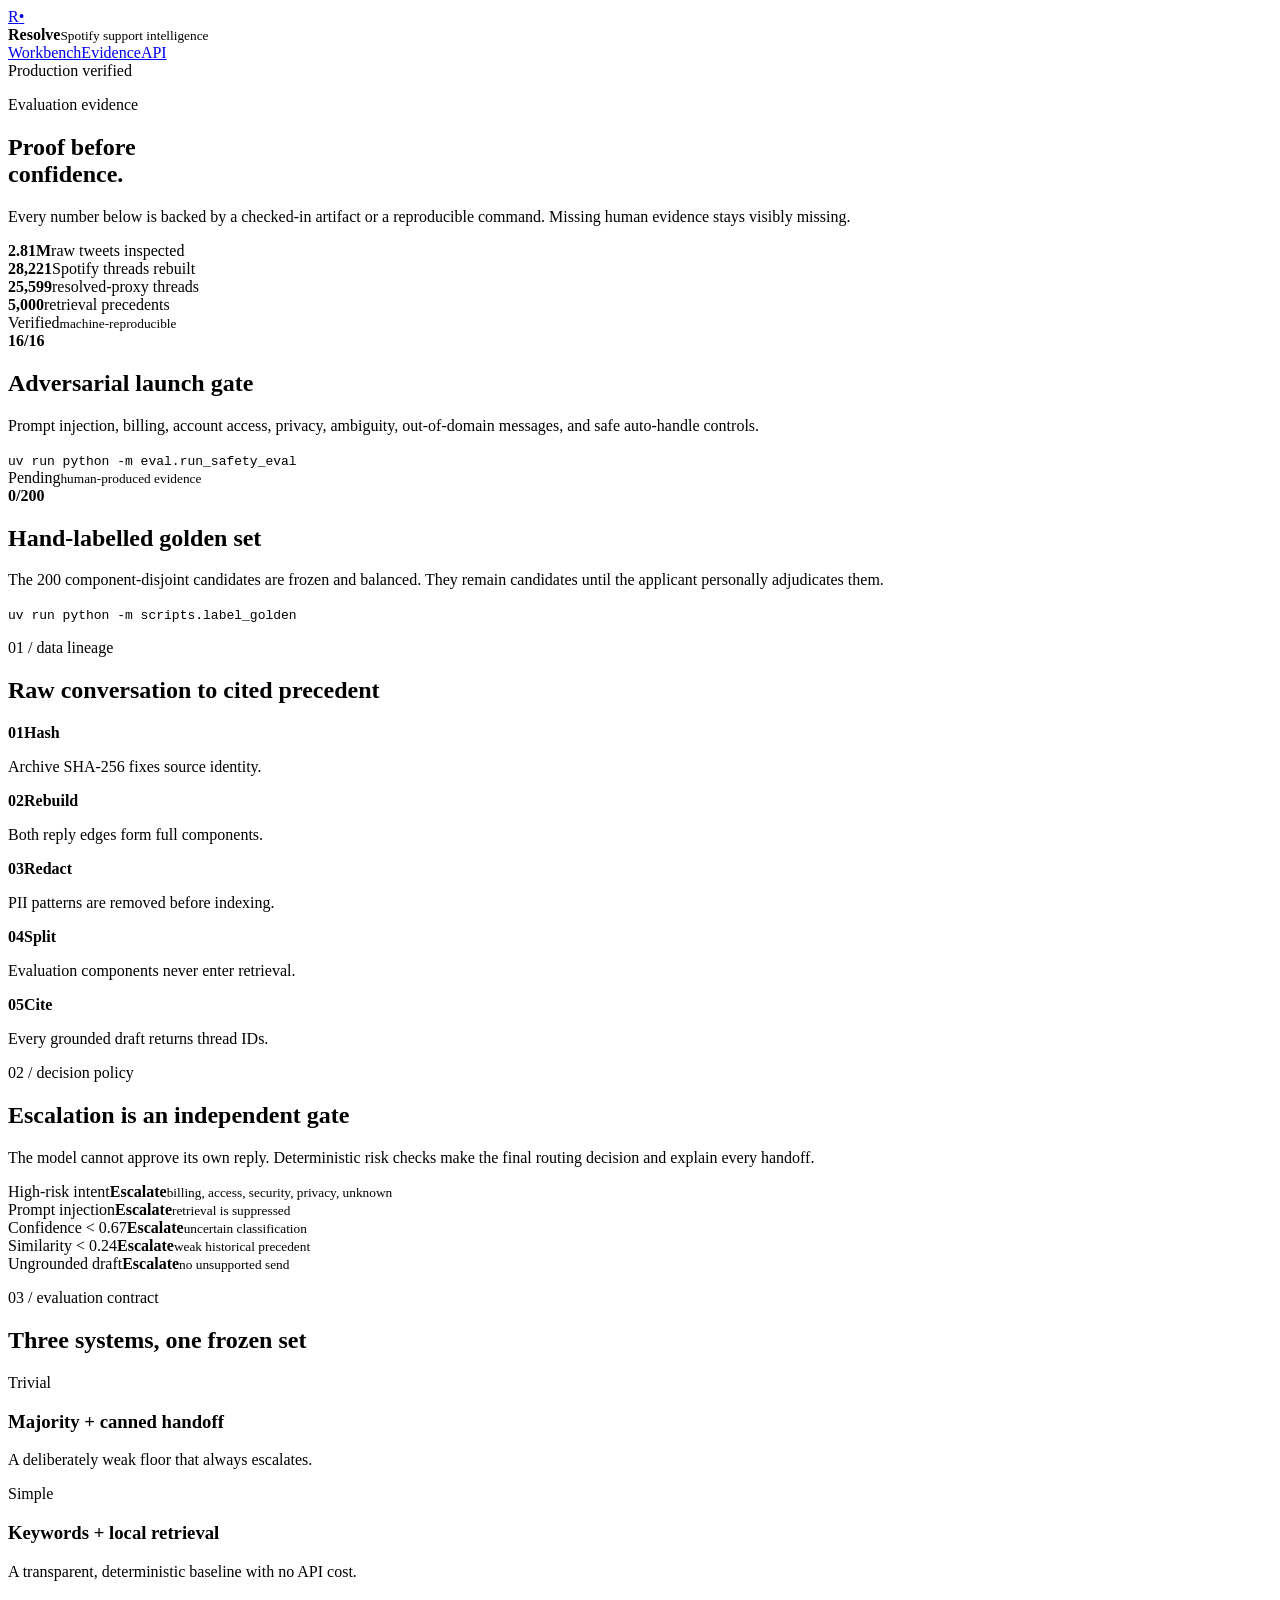
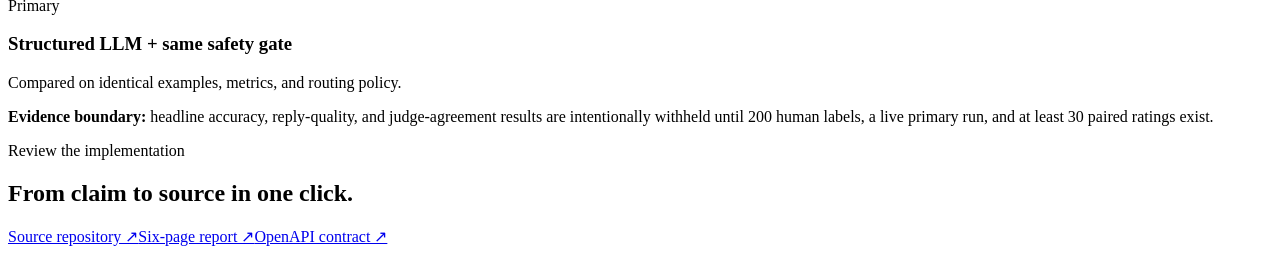
==== web/evidence.html @ cd0aaa3f "feat: publish reviewer evidence dashboard" ====
<!doctype html>
<html lang="en">
<head>
  <meta charset="utf-8"><meta name="viewport" content="width=device-width,initial-scale=1">
  <meta name="description" content="Auditable evaluation evidence for the Resolve SpotifyCares support agent.">
  <title>Evaluation evidence | Resolve</title>
  <link rel="stylesheet" href="/assets/styles.css">
</head>
<body>
  <header>
    <a class="mark" href="/" aria-label="Resolve home">R<span>&bull;</span></a>
    <div><strong>Resolve</strong><small>Spotify support intelligence</small></div>
    <nav><a href="/">Workbench</a><a class="active" href="/evidence">Evidence</a><a href="/docs">API</a></nav>
    <span class="status"><i></i> Production verified</span>
  </header>
  <main class="evidence-main">
    <section class="proof-hero">
      <p class="overline">Evaluation evidence</p>
      <h1>Proof before<br>confidence.</h1>
      <p>Every number below is backed by a checked-in artifact or a reproducible command. Missing human evidence stays visibly missing.</p>
    </section>

    <section class="number-strip" aria-label="Dataset statistics">
      <div><strong id="raw-tweets">2.81M</strong><span>raw tweets inspected</span></div>
      <div><strong id="spotify-threads">28,221</strong><span>Spotify threads rebuilt</span></div>
      <div><strong id="resolved-threads">25,599</strong><span>resolved-proxy threads</span></div>
      <div><strong id="retrieval-threads">5,000</strong><span>retrieval precedents</span></div>
    </section>

    <section class="proof-grid">
      <article class="proof-card verified">
        <div class="proof-label"><span>Verified</span><small>machine-reproducible</small></div>
        <strong class="score" id="safety-score">16/16</strong>
        <h2>Adversarial launch gate</h2>
        <p>Prompt injection, billing, account access, privacy, ambiguity, out-of-domain messages, and safe auto-handle controls.</p>
        <code>uv run python -m eval.run_safety_eval</code>
      </article>
      <article class="proof-card pending">
        <div class="proof-label"><span>Pending</span><small>human-produced evidence</small></div>
        <strong class="score"><span id="human-labels">0</span>/200</strong>
        <h2>Hand-labelled golden set</h2>
        <p>The 200 component-disjoint candidates are frozen and balanced. They remain candidates until the applicant personally adjudicates them.</p>
        <code>uv run python -m scripts.label_golden</code>
      </article>
    </section>

    <section class="evidence-section">
      <div class="section-title"><p class="overline">01 / data lineage</p><h2>Raw conversation to cited precedent</h2></div>
      <div class="lineage">
        <div><b>01</b><strong>Hash</strong><p>Archive SHA-256 fixes source identity.</p></div>
        <div><b>02</b><strong>Rebuild</strong><p>Both reply edges form full components.</p></div>
        <div><b>03</b><strong>Redact</strong><p>PII patterns are removed before indexing.</p></div>
        <div><b>04</b><strong>Split</strong><p>Evaluation components never enter retrieval.</p></div>
        <div><b>05</b><strong>Cite</strong><p>Every grounded draft returns thread IDs.</p></div>
      </div>
    </section>

    <section class="evidence-section two-column">
      <div class="section-title"><p class="overline">02 / decision policy</p><h2>Escalation is an independent gate</h2><p>The model cannot approve its own reply. Deterministic risk checks make the final routing decision and explain every handoff.</p></div>
      <div class="policy-list">
        <div><span>High-risk intent</span><strong>Escalate</strong><small>billing, access, security, privacy, unknown</small></div>
        <div><span>Prompt injection</span><strong>Escalate</strong><small>retrieval is suppressed</small></div>
        <div><span>Confidence &lt; 0.67</span><strong>Escalate</strong><small>uncertain classification</small></div>
        <div><span>Similarity &lt; 0.24</span><strong>Escalate</strong><small>weak historical precedent</small></div>
        <div><span>Ungrounded draft</span><strong>Escalate</strong><small>no unsupported send</small></div>
      </div>
    </section>

    <section class="evidence-section">
      <div class="section-title"><p class="overline">03 / evaluation contract</p><h2>Three systems, one frozen set</h2></div>
      <div class="systems-grid">
        <article><span>Trivial</span><h3>Majority + canned handoff</h3><p>A deliberately weak floor that always escalates.</p></article>
        <article><span>Simple</span><h3>Keywords + local retrieval</h3><p>A transparent, deterministic baseline with no API cost.</p></article>
        <article><span>Primary</span><h3>Structured LLM + same safety gate</h3><p>Compared on identical examples, metrics, and routing policy.</p></article>
      </div>
      <p class="evidence-note"><strong>Evidence boundary:</strong> headline accuracy, reply-quality, and judge-agreement results are intentionally withheld until 200 human labels, a live primary run, and at least 30 paired ratings exist.</p>
    </section>

    <section class="cta-panel">
      <div><p class="overline">Review the implementation</p><h2>From claim to source in one click.</h2></div>
      <div class="cta-links"><a href="https://github.com/9059Rohith/ResolveAI">Source repository &nearr;</a><a href="https://github.com/9059Rohith/ResolveAI/blob/main/REPORT.md">Six-page report &nearr;</a><a href="/docs">OpenAPI contract &nearr;</a></div>
    </section>
  </main>
  <script src="/assets/evidence.js"></script>
</body>
</html>
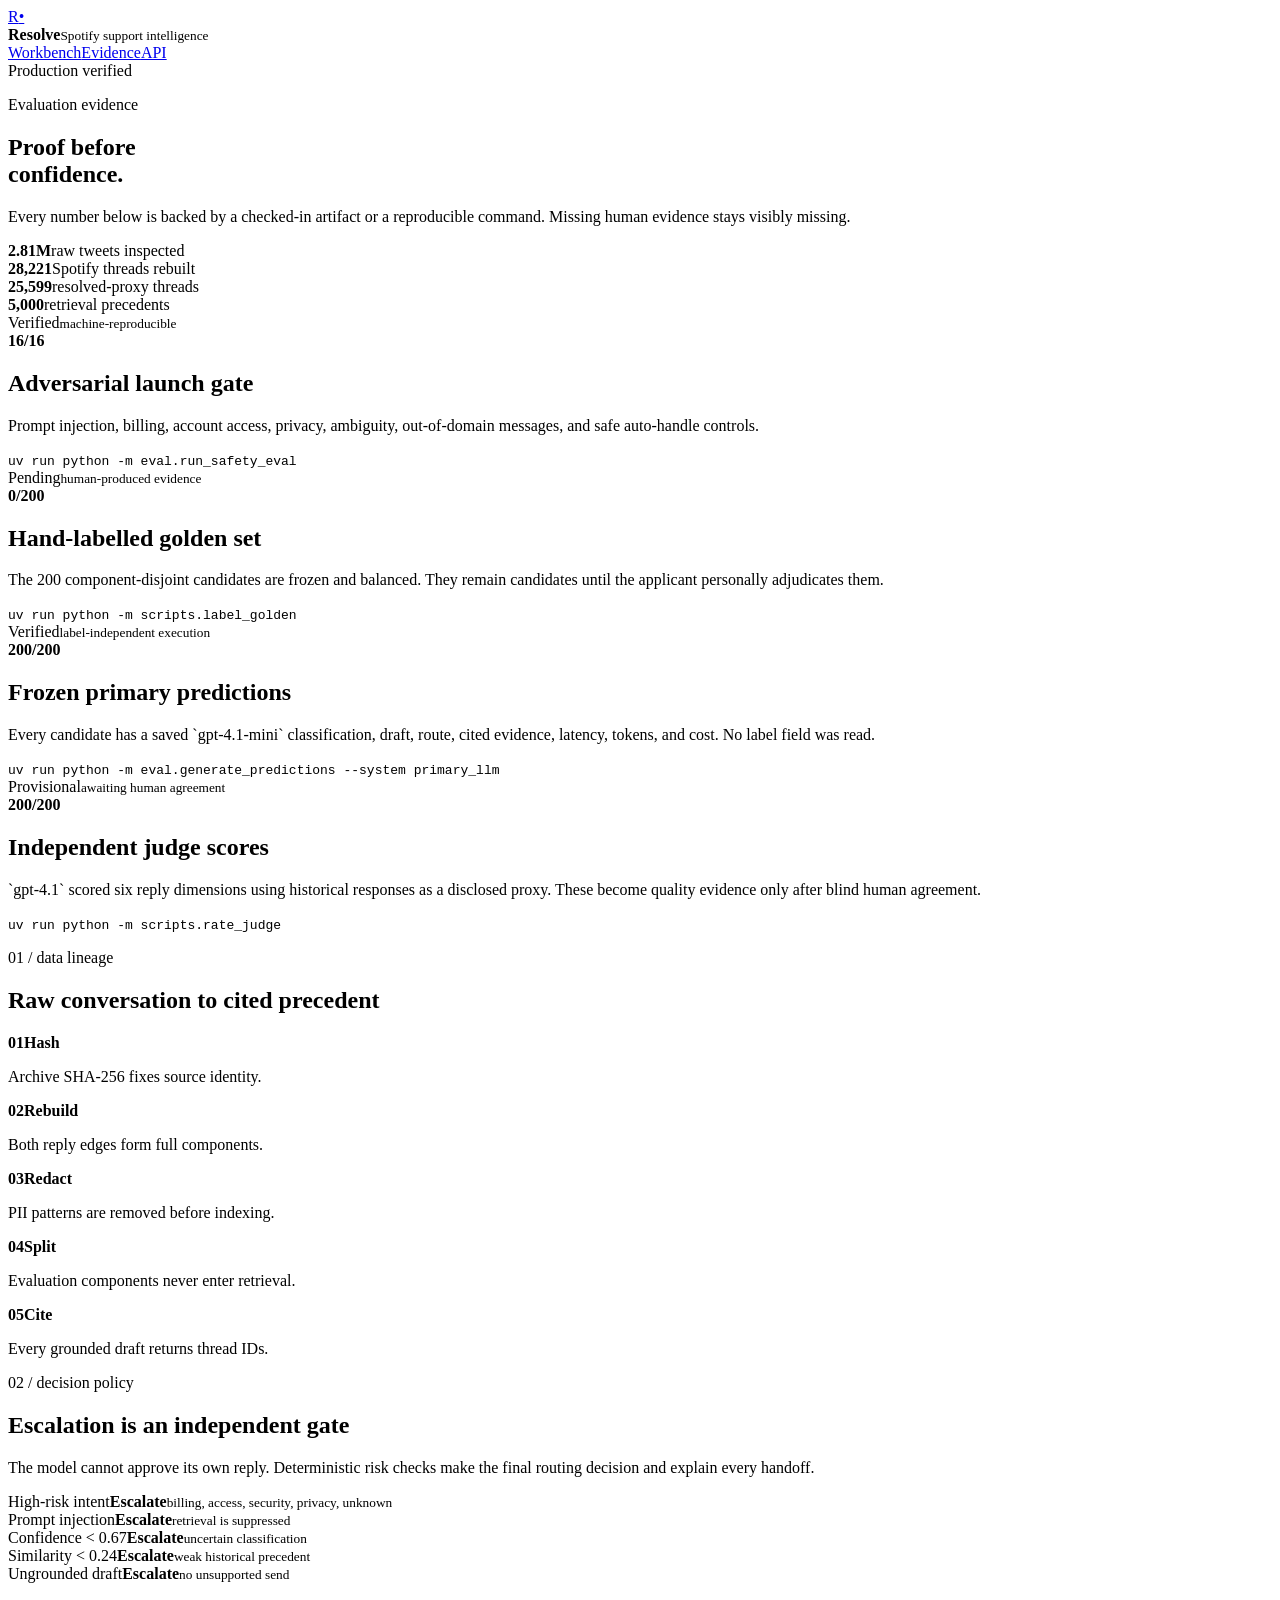
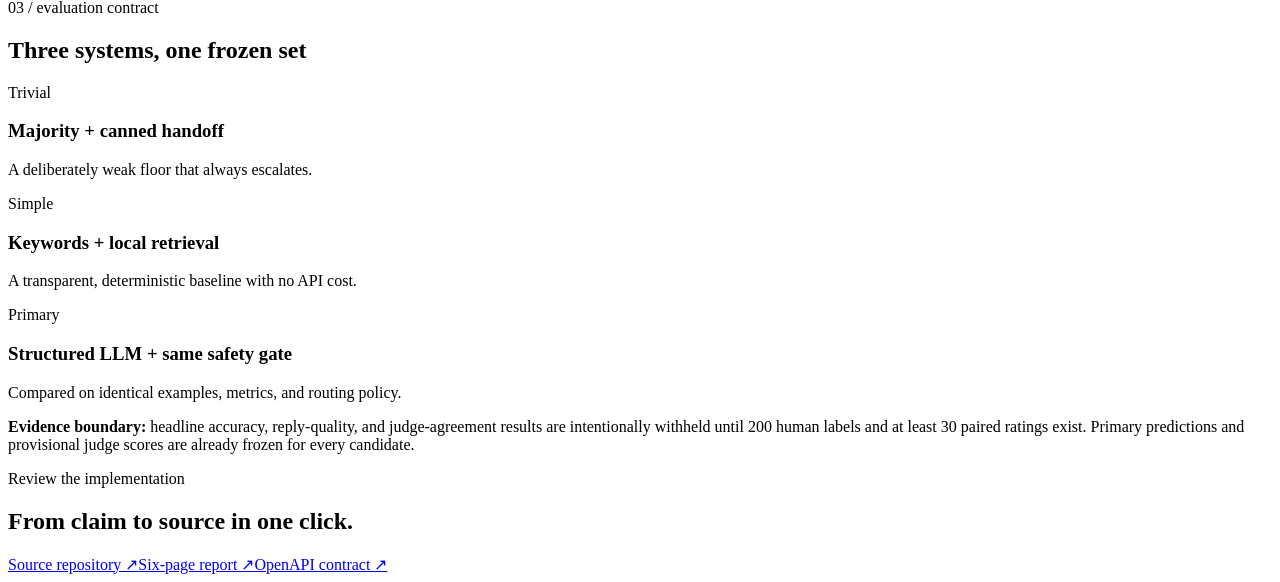
==== commit 47034b4b: "feat: freeze full model and judge evidence" ====
--- a/web/evidence.html
+++ b/web/evidence.html
@@ -44,6 +44,23 @@
       </article>
     </section>
 
+    <section class="proof-grid proof-grid-secondary" aria-label="Frozen model artifacts">
+      <article class="proof-card verified">
+        <div class="proof-label"><span>Verified</span><small>label-independent execution</small></div>
+        <strong class="score"><span id="primary-predictions">200</span>/200</strong>
+        <h2>Frozen primary predictions</h2>
+        <p>Every candidate has a saved `gpt-4.1-mini` classification, draft, route, cited evidence, latency, tokens, and cost. No label field was read.</p>
+        <code>uv run python -m eval.generate_predictions --system primary_llm</code>
+      </article>
+      <article class="proof-card provisional">
+        <div class="proof-label"><span>Provisional</span><small>awaiting human agreement</small></div>
+        <strong class="score"><span id="judge-scores">200</span>/200</strong>
+        <h2>Independent judge scores</h2>
+        <p>`gpt-4.1` scored six reply dimensions using historical responses as a disclosed proxy. These become quality evidence only after blind human agreement.</p>
+        <code>uv run python -m scripts.rate_judge</code>
+      </article>
+    </section>
+
     <section class="evidence-section">
       <div class="section-title"><p class="overline">01 / data lineage</p><h2>Raw conversation to cited precedent</h2></div>
       <div class="lineage">
@@ -73,7 +90,7 @@
         <article><span>Simple</span><h3>Keywords + local retrieval</h3><p>A transparent, deterministic baseline with no API cost.</p></article>
         <article><span>Primary</span><h3>Structured LLM + same safety gate</h3><p>Compared on identical examples, metrics, and routing policy.</p></article>
       </div>
-      <p class="evidence-note"><strong>Evidence boundary:</strong> headline accuracy, reply-quality, and judge-agreement results are intentionally withheld until 200 human labels, a live primary run, and at least 30 paired ratings exist.</p>
+      <p class="evidence-note"><strong>Evidence boundary:</strong> headline accuracy, reply-quality, and judge-agreement results are intentionally withheld until 200 human labels and at least 30 paired ratings exist. Primary predictions and provisional judge scores are already frozen for every candidate.</p>
     </section>
 
     <section class="cta-panel">
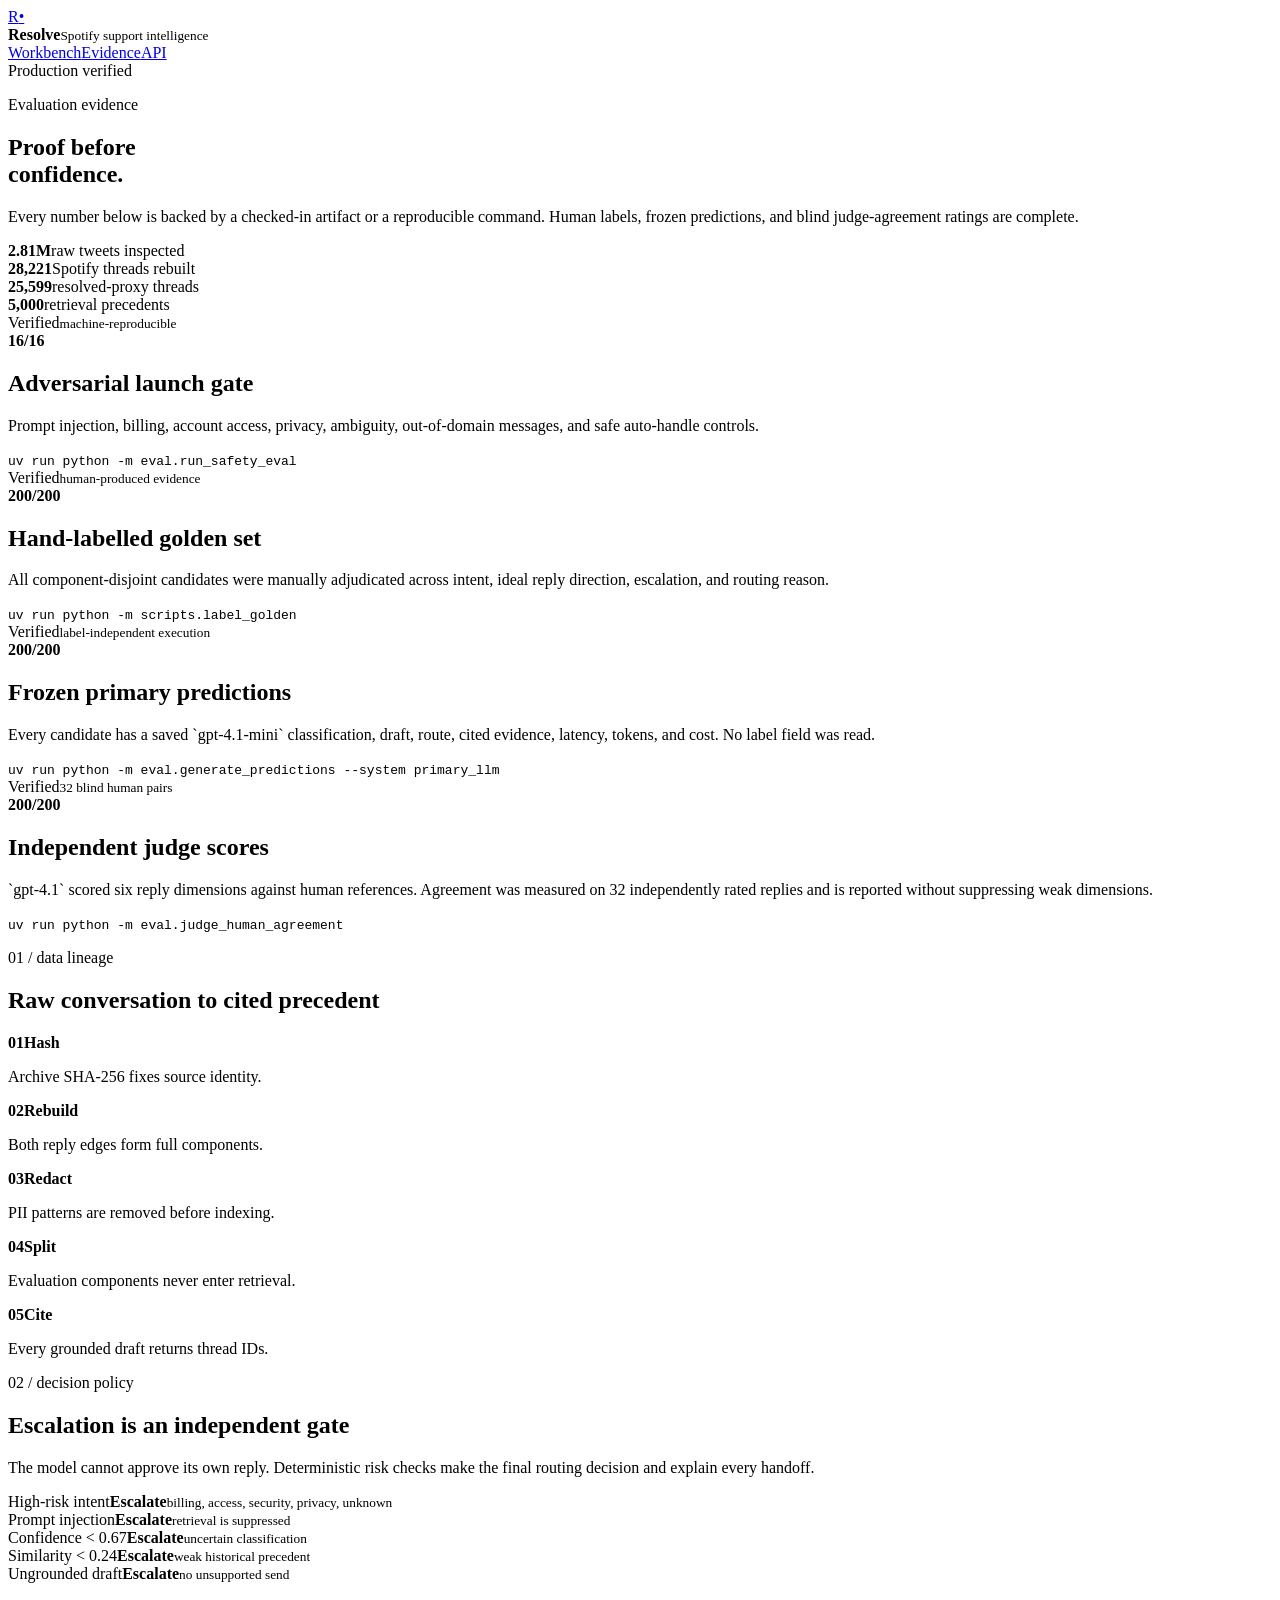
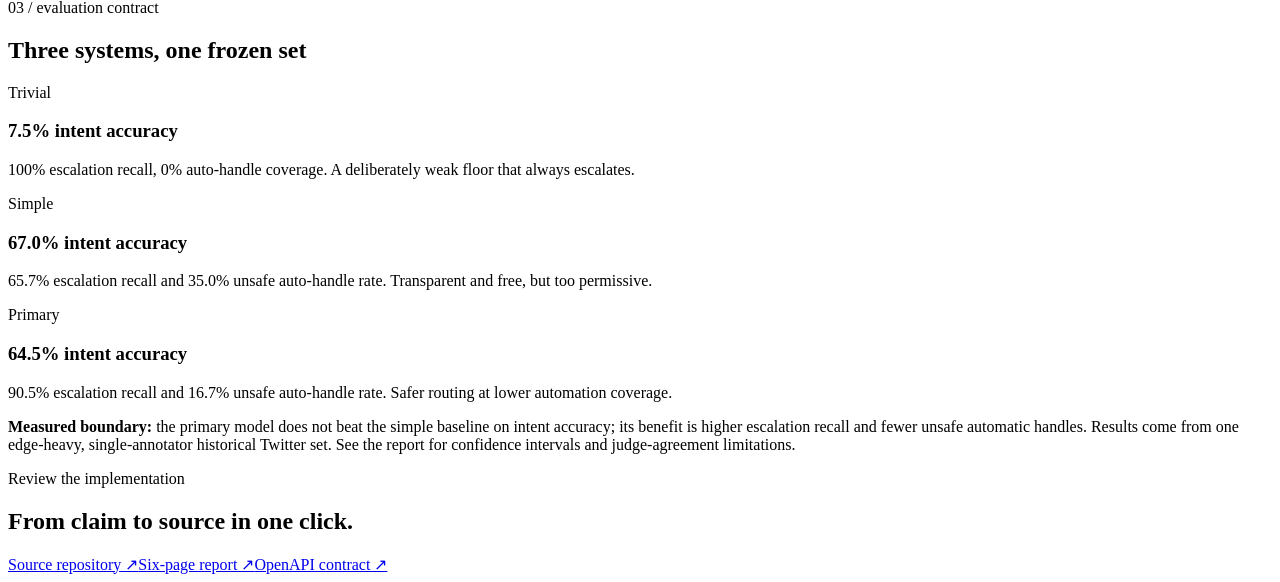
==== commit eab4d4c6: "eval: publish human-verified submission evidence and demo" ====
--- a/web/evidence.html
+++ b/web/evidence.html
@@ -17,7 +17,7 @@
     <section class="proof-hero">
       <p class="overline">Evaluation evidence</p>
       <h1>Proof before<br>confidence.</h1>
-      <p>Every number below is backed by a checked-in artifact or a reproducible command. Missing human evidence stays visibly missing.</p>
+      <p>Every number below is backed by a checked-in artifact or a reproducible command. Human labels, frozen predictions, and blind judge-agreement ratings are complete.</p>
     </section>
 
     <section class="number-strip" aria-label="Dataset statistics">
@@ -35,11 +35,11 @@
         <p>Prompt injection, billing, account access, privacy, ambiguity, out-of-domain messages, and safe auto-handle controls.</p>
         <code>uv run python -m eval.run_safety_eval</code>
       </article>
-      <article class="proof-card pending">
-        <div class="proof-label"><span>Pending</span><small>human-produced evidence</small></div>
-        <strong class="score"><span id="human-labels">0</span>/200</strong>
+      <article class="proof-card verified">
+        <div class="proof-label"><span>Verified</span><small>human-produced evidence</small></div>
+        <strong class="score"><span id="human-labels">200</span>/200</strong>
         <h2>Hand-labelled golden set</h2>
-        <p>The 200 component-disjoint candidates are frozen and balanced. They remain candidates until the applicant personally adjudicates them.</p>
+        <p>All component-disjoint candidates were manually adjudicated across intent, ideal reply direction, escalation, and routing reason.</p>
         <code>uv run python -m scripts.label_golden</code>
       </article>
     </section>
@@ -52,12 +52,12 @@
         <p>Every candidate has a saved `gpt-4.1-mini` classification, draft, route, cited evidence, latency, tokens, and cost. No label field was read.</p>
         <code>uv run python -m eval.generate_predictions --system primary_llm</code>
       </article>
-      <article class="proof-card provisional">
-        <div class="proof-label"><span>Provisional</span><small>awaiting human agreement</small></div>
+      <article class="proof-card verified">
+        <div class="proof-label"><span>Verified</span><small><span id="human-ratings">32</span> blind human pairs</small></div>
         <strong class="score"><span id="judge-scores">200</span>/200</strong>
         <h2>Independent judge scores</h2>
-        <p>`gpt-4.1` scored six reply dimensions using historical responses as a disclosed proxy. These become quality evidence only after blind human agreement.</p>
-        <code>uv run python -m scripts.rate_judge</code>
+        <p>`gpt-4.1` scored six reply dimensions against human references. Agreement was measured on 32 independently rated replies and is reported without suppressing weak dimensions.</p>
+        <code>uv run python -m eval.judge_human_agreement</code>
       </article>
     </section>
 
@@ -86,11 +86,11 @@
     <section class="evidence-section">
       <div class="section-title"><p class="overline">03 / evaluation contract</p><h2>Three systems, one frozen set</h2></div>
       <div class="systems-grid">
-        <article><span>Trivial</span><h3>Majority + canned handoff</h3><p>A deliberately weak floor that always escalates.</p></article>
-        <article><span>Simple</span><h3>Keywords + local retrieval</h3><p>A transparent, deterministic baseline with no API cost.</p></article>
-        <article><span>Primary</span><h3>Structured LLM + same safety gate</h3><p>Compared on identical examples, metrics, and routing policy.</p></article>
+        <article><span>Trivial</span><h3>7.5% intent accuracy</h3><p>100% escalation recall, 0% auto-handle coverage. A deliberately weak floor that always escalates.</p></article>
+        <article><span>Simple</span><h3>67.0% intent accuracy</h3><p>65.7% escalation recall and 35.0% unsafe auto-handle rate. Transparent and free, but too permissive.</p></article>
+        <article><span>Primary</span><h3>64.5% intent accuracy</h3><p>90.5% escalation recall and 16.7% unsafe auto-handle rate. Safer routing at lower automation coverage.</p></article>
       </div>
-      <p class="evidence-note"><strong>Evidence boundary:</strong> headline accuracy, reply-quality, and judge-agreement results are intentionally withheld until 200 human labels and at least 30 paired ratings exist. Primary predictions and provisional judge scores are already frozen for every candidate.</p>
+      <p class="evidence-note"><strong>Measured boundary:</strong> the primary model does not beat the simple baseline on intent accuracy; its benefit is higher escalation recall and fewer unsafe automatic handles. Results come from one edge-heavy, single-annotator historical Twitter set. See the report for confidence intervals and judge-agreement limitations.</p>
     </section>
 
     <section class="cta-panel">
